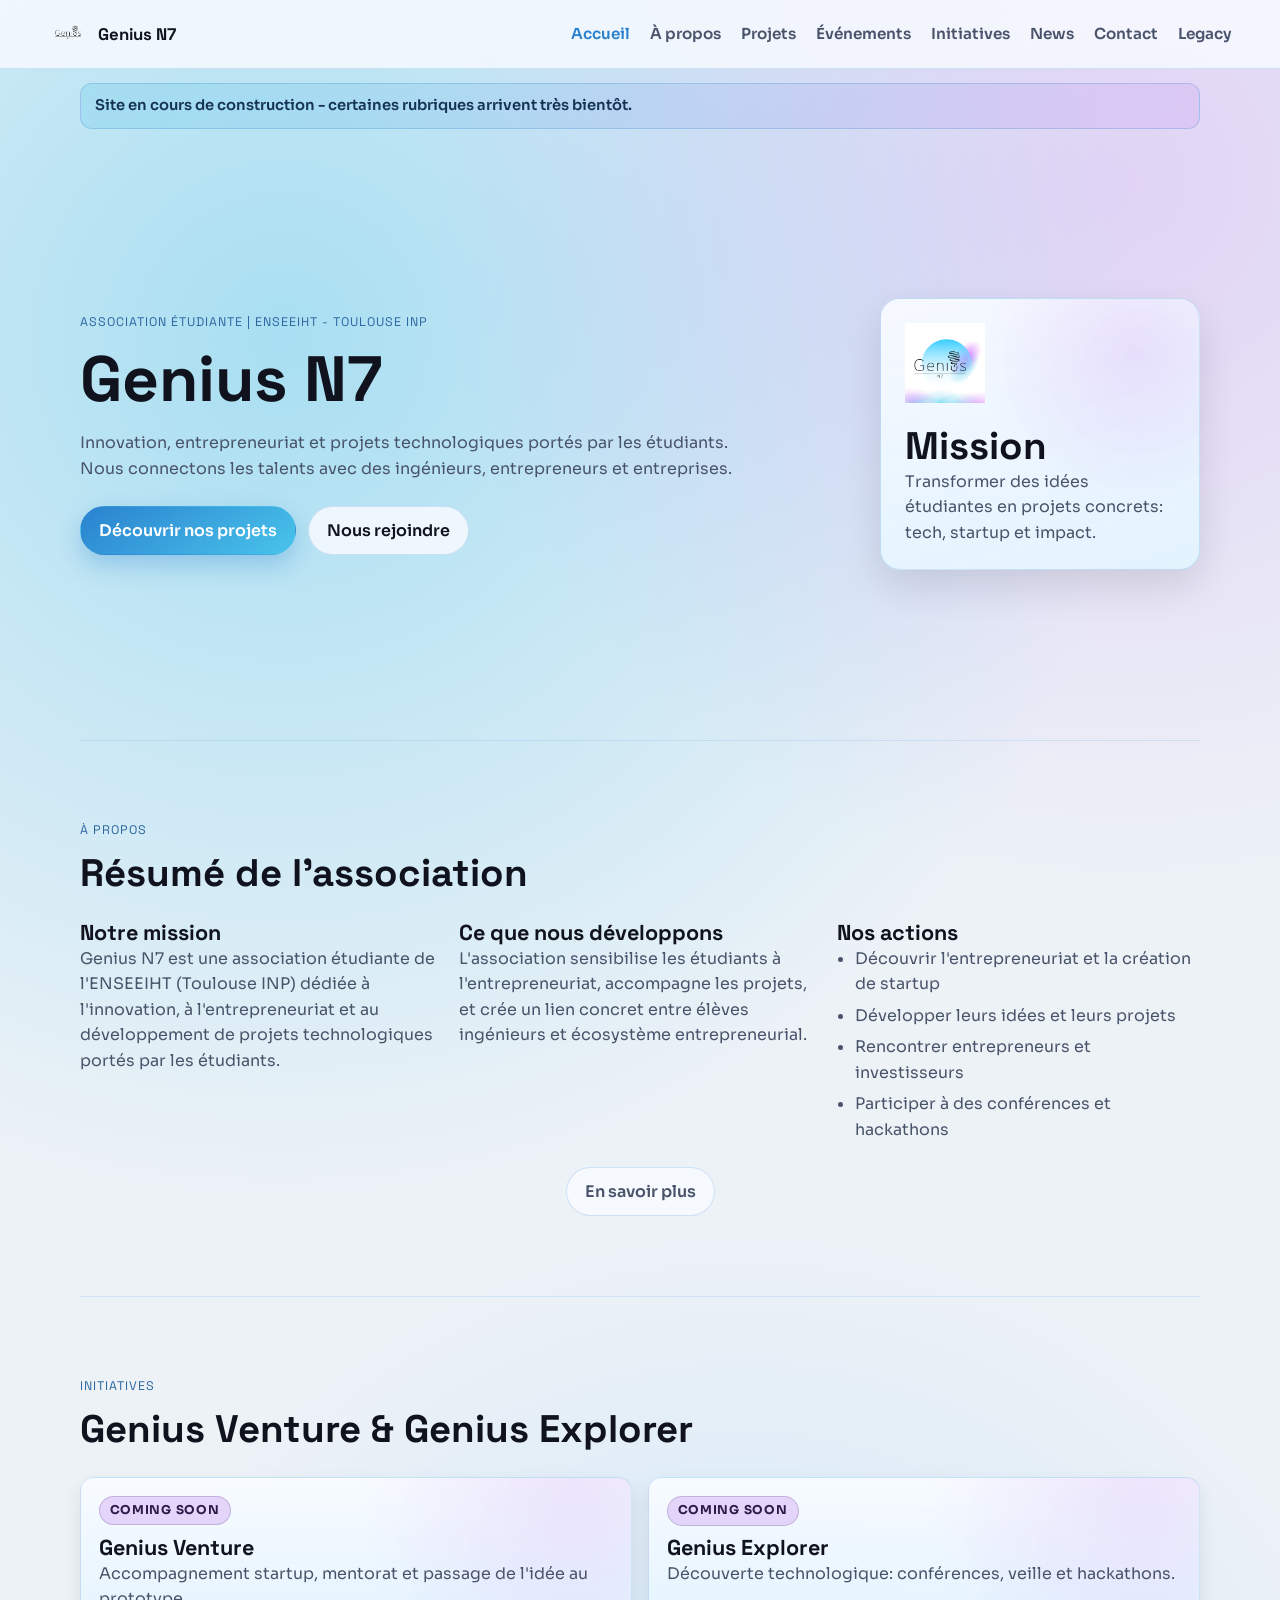
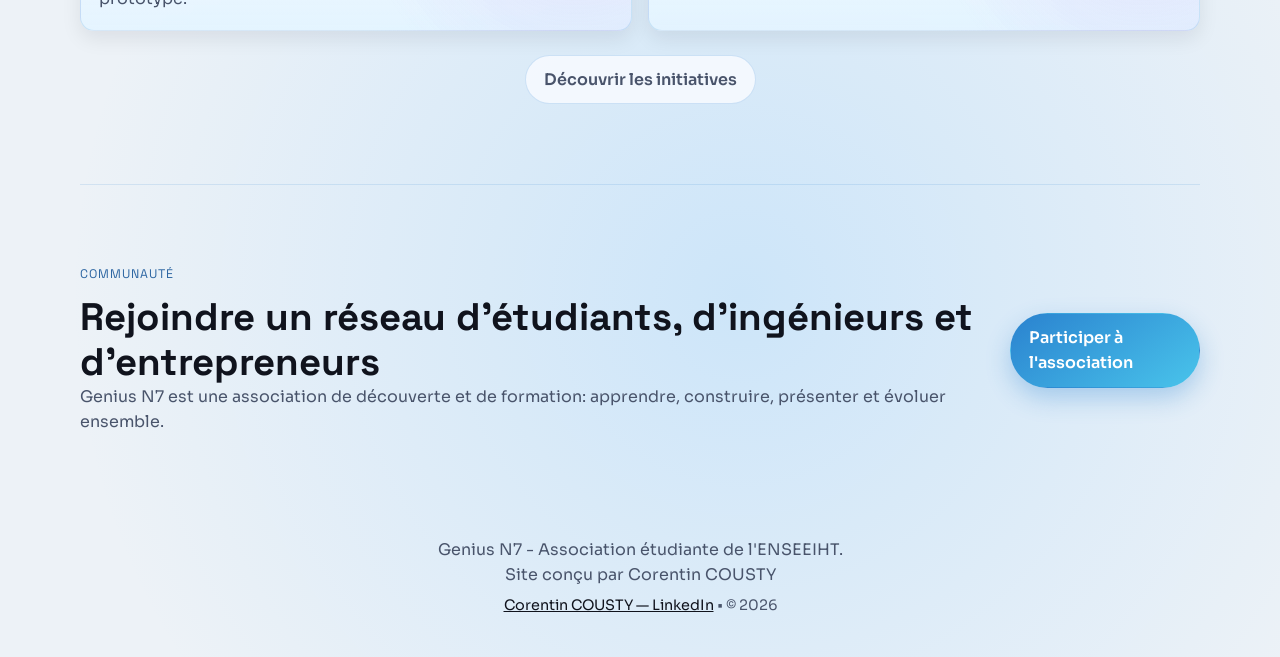
==== index.html @ 3a67bc63 "Add Genius N7 static website Add a complete static website for the Genius N7 student association. In" ====
<!DOCTYPE html>
<html lang="fr">
<head>
  <meta charset="utf-8">
  <meta name="viewport" content="width=device-width, initial-scale=1">
  <meta name="description" content="Genius N7, association étudiante de l'ENSEEIHT dédiée à l'innovation, l'entrepreneuriat et les projets technologiques.">
  <title>Genius N7 | Innovation et Entrepreneuriat Étudiant</title>
  <link rel="preconnect" href="https://fonts.googleapis.com">
  <link rel="preconnect" href="https://fonts.gstatic.com" crossorigin>
  <link href="https://fonts.googleapis.com/css2?family=Space+Grotesk:wght@400;500;700&family=Sora:wght@400;600;700&display=swap" rel="stylesheet">
  <link rel="stylesheet" href="css/style.css">
</head>
<body>
  <header class="site-header" id="top">
    <a class="brand" href="index.html" aria-label="Accueil Genius N7">
      <img class="brand-logo" src="assets/logos/logo-transparent.png" alt="Logo Genius N7">
      <span class="brand-text">Genius N7</span>
    </a>
    <button class="nav-toggle" type="button" aria-expanded="false" aria-controls="main-nav">Menu</button>
    <nav id="main-nav" class="main-nav" aria-label="Navigation principale">
      <a href="index.html" class="active">Accueil</a>
      <a href="apropos.html">À propos</a>
      <a href="projets.html">Projets</a>
      <a href="evenements.html">Événements</a>
      <a href="initiatives.html">Initiatives</a>
      <a href="news.html">News</a>
      <a href="contact.html">Contact</a>
      <a href="legacy.html">Legacy</a>
    </nav>
  </header>

  <div class="construction-banner" role="status" aria-live="polite">
    Site en cours de construction - certaines rubriques arrivent très bientôt.
  </div>

  <main>
    <section id="accueil" class="hero section">
      <div class="hero-content">
        <p class="eyebrow">Association étudiante | ENSEEIHT - Toulouse INP</p>
        <h1>Genius N7</h1>
        <p class="hero-lead">
          Innovation, entrepreneuriat et projets technologiques portés par les étudiants.
          Nous connectons les talents avec des ingénieurs, entrepreneurs et entreprises.
        </p>
        <div class="hero-actions">
          <a class="btn btn-primary" href="projets.html">Découvrir nos projets</a>
          <a class="btn btn-secondary" href="contact.html">Nous rejoindre</a>
        </div>
      </div>
      <div class="hero-panel" aria-hidden="true">
        <div class="hero-card">
          <img class="hero-logo" src="assets/logos/logo-genius-n7.png" alt="">
          <h2>Mission</h2>
          <p>Transformer des idées étudiantes en projets concrets: tech, startup et impact.</p>
        </div>
      </div>
    </section>

    <section class="section">
      <div class="section-head">
        <p class="eyebrow">À propos</p>
        <h2>Résumé de l'association</h2>
      </div>
      <div class="about-grid">
        <article>
          <h3>Notre mission</h3>
          <p>
            Genius N7 est une association étudiante de l'ENSEEIHT (Toulouse INP) dédiée à l'innovation,
            à l'entrepreneuriat et au développement de projets technologiques portés par les étudiants.
          </p>
        </article>
        <article>
          <h3>Ce que nous développons</h3>
          <p>
            L'association sensibilise les étudiants à l'entrepreneuriat, accompagne les projets, et crée un lien
            concret entre élèves ingénieurs et écosystème entrepreneurial.
          </p>
        </article>
        <article>
          <h3>Nos actions</h3>
          <ul>
            <li>Découvrir l'entrepreneuriat et la création de startup</li>
            <li>Développer leurs idées et leurs projets</li>
            <li>Rencontrer entrepreneurs et investisseurs</li>
            <li>Participer à des conférences et hackathons</li>
          </ul>
        </article>
      </div>
      <p style="text-align: center; margin-top: 24px;">
        <a href="apropos.html" class="btn btn-secondary">En savoir plus</a>
      </p>
    </section>

    <section class="section">
      <div class="section-head">
        <p class="eyebrow">Initiatives</p>
        <h2>Genius Venture & Genius Explorer</h2>
      </div>
      <div class="card-grid initiative-grid">
        <article class="card tone-accent">
          <p class="coming-soon">Coming Soon</p>
          <h3>Genius Venture</h3>
          <p>Accompagnement startup, mentorat et passage de l'idée au prototype.</p>
        </article>
        <article class="card tone-accent">
          <p class="coming-soon">Coming Soon</p>
          <h3>Genius Explorer</h3>
          <p>Découverte technologique: conférences, veille et hackathons.</p>
        </article>
      </div>
      <p style="text-align: center; margin-top: 24px;">
        <a href="initiatives.html" class="btn btn-secondary">Découvrir les initiatives</a>
      </p>
    </section>

    <section class="section community">
      <div>
        <p class="eyebrow">Communauté</p>
        <h2>Rejoindre un réseau d'étudiants, d'ingénieurs et d'entrepreneurs</h2>
        <p>Genius N7 est une association de découverte et de formation: apprendre, construire, présenter et évoluer ensemble.</p>
      </div>
      <a class="btn btn-primary" href="contact.html">Participer à l'association</a>
    </section>
  </main>

  <footer class="site-footer">
    <p>Genius N7 - Association étudiante de l'ENSEEIHT.</p>
    <p class="credit">Site conçu par Corentin COUSTY</p>
    <p class="footer-meta"><a href="https://www.linkedin.com/in/corentin-cousty/" target="_blank" rel="noopener noreferrer">Corentin COUSTY — LinkedIn</a> • © 2026</p>
  </footer>

  <script src="js/script.js"></script>
</body>
</html>
---- css/style.css ----
:root {
  --bg-main: #edf2f7;
  --bg-soft: #f8fbff;
  --bg-glass: rgba(248, 251, 255, 0.72);
  --ink-strong: #10131d;
  --ink-muted: #49546b;
  --brand: #49c4eb;
  --brand-dark: #2a82cf;
  --accent: #c38cf0;
  --line: rgba(42, 130, 207, 0.2);
  --shadow: 0 16px 38px rgba(16, 19, 29, 0.12);
  --radius-lg: 20px;
  --radius-md: 14px;
  --max: 1120px;
}

* {
  box-sizing: border-box;
}

html {
  scroll-behavior: smooth;
}

body {
  margin: 0;
  background:
    radial-gradient(circle at 88% 8%, rgba(195, 140, 240, 0.3), transparent 30%),
    radial-gradient(circle at 22% 15%, rgba(73, 196, 235, 0.42), transparent 40%),
    radial-gradient(circle at 58% 84%, rgba(121, 196, 255, 0.28), transparent 33%),
    var(--bg-main);
  color: var(--ink-strong);
  font-family: "Sora", "Segoe UI", sans-serif;
  line-height: 1.6;
}

a {
  color: inherit;
}

.site-header {
  position: sticky;
  top: 0;
  z-index: 10;
  display: flex;
  align-items: center;
  justify-content: space-between;
  padding: 14px clamp(18px, 4vw, 48px);
  background: rgba(248, 251, 255, 0.82);
  backdrop-filter: blur(12px);
  border-bottom: 1px solid var(--line);
}

.brand {
  display: inline-flex;
  align-items: center;
  gap: 10px;
  text-decoration: none;
  font-family: "Space Grotesk", sans-serif;
  font-size: 1.05rem;
  font-weight: 700;
}

.brand-mark {
  display: grid;
  place-items: center;
  width: 40px;
  aspect-ratio: 1;
  border-radius: 12px;
  color: #fff;
  background: linear-gradient(145deg, var(--brand), var(--brand-dark));
}

.brand-logo {
  width: 40px;
  height: 40px;
  object-fit: contain;
}

.main-nav {
  display: flex;
  align-items: center;
  gap: clamp(10px, 2vw, 20px);
}

.main-nav a {
  text-decoration: none;
  color: var(--ink-muted);
  font-weight: 600;
  font-size: 0.95rem;
  transition: color 220ms ease;
}

.main-nav a:hover,
.main-nav a:focus-visible,
.main-nav a.active {
  color: var(--brand-dark);
}

.nav-toggle {
  display: none;
  border: 1px solid var(--line);
  background: rgba(248, 251, 255, 0.86);
  border-radius: 10px;
  padding: 8px 12px;
  font: inherit;
}

.construction-banner {
  width: min(var(--max), calc(100% - 2.4rem));
  margin: 14px auto 0;
  padding: 10px 14px;
  border-radius: 12px;
  border: 1px solid rgba(42, 130, 207, 0.24);
  background: linear-gradient(120deg, rgba(73, 196, 235, 0.22), rgba(195, 140, 240, 0.2));
  color: #153356;
  font-size: 0.92rem;
  font-weight: 600;
}

main {
  width: min(var(--max), calc(100% - 2.4rem));
  margin: 0 auto;
}

.section {
  padding: clamp(46px, 7vw, 80px) 0;
  border-bottom: 1px solid rgba(42, 130, 207, 0.14);
}

.section:last-of-type {
  border-bottom: 0;
}

.hero {
  display: grid;
  gap: 26px;
  grid-template-columns: 1.2fr 0.8fr;
  align-items: center;
  min-height: 68vh;
}

.eyebrow {
  margin: 0 0 10px;
  font-family: "Space Grotesk", sans-serif;
  text-transform: uppercase;
  letter-spacing: 0.08em;
  font-size: 0.78rem;
  color: #2f67a3;
}

h1,
h2,
h3,
h4 {
  margin: 0;
  line-height: 1.15;
  font-family: "Space Grotesk", sans-serif;
}

h1 {
  font-size: clamp(2rem, 7vw, 4rem);
}

h2 {
  font-size: clamp(1.5rem, 4.2vw, 2.4rem);
}

h3 {
  font-size: clamp(1.08rem, 2.6vw, 1.35rem);
}

p {
  margin: 0;
  color: var(--ink-muted);
}

ul {
  margin: 0;
  padding-left: 1.1rem;
  color: var(--ink-muted);
}

li + li {
  margin-top: 6px;
}

.hero-lead {
  max-width: 62ch;
  margin-top: 14px;
}

.hero-actions {
  display: flex;
  gap: 12px;
  flex-wrap: wrap;
  margin-top: 24px;
}

.btn {
  display: inline-flex;
  align-items: center;
  justify-content: center;
  border-radius: 999px;
  padding: 11px 18px;
  text-decoration: none;
  font-weight: 600;
  border: 1px solid transparent;
  transition: transform 220ms ease, box-shadow 220ms ease, background-color 220ms ease;
}

.btn-primary {
  background: linear-gradient(145deg, var(--brand-dark), var(--brand));
  color: #fff;
  box-shadow: 0 10px 24px rgba(42, 130, 207, 0.32);
}

.btn-primary:hover,
.btn-primary:focus-visible {
  transform: translateY(-2px);
  box-shadow: 0 14px 28px rgba(42, 130, 207, 0.38);
}

.btn-secondary {
  border-color: var(--line);
  background: rgba(248, 251, 255, 0.84);
}

.btn-secondary:hover,
.btn-secondary:focus-visible {
  transform: translateY(-2px);
  border-color: rgba(42, 130, 207, 0.34);
}

.hero-panel {
  justify-self: end;
}

.hero-card {
  max-width: 320px;
  padding: 24px;
  border-radius: var(--radius-lg);
  border: 1px solid rgba(42, 130, 207, 0.2);
  box-shadow: var(--shadow);
  background:
    radial-gradient(circle at 80% 20%, rgba(195, 140, 240, 0.22), transparent 46%),
    linear-gradient(165deg, rgba(248, 251, 255, 0.95), rgba(226, 244, 255, 0.9));
  backdrop-filter: blur(8px);
}

.hero-logo {
  width: 80px;
  margin-bottom: 14px;
  object-fit: contain;
}

.section-head {
  margin-bottom: 26px;
}

.about-grid,
.card-grid {
  display: grid;
  gap: 16px;
  grid-template-columns: repeat(3, minmax(0, 1fr));
}

.card {
  background: var(--bg-glass);
  border: 1px solid rgba(42, 130, 207, 0.16);
  border-radius: var(--radius-md);
  padding: 18px;
  box-shadow: 0 8px 20px rgba(16, 19, 29, 0.08);
  backdrop-filter: blur(5px);
  transition: transform 220ms ease, box-shadow 220ms ease, border-color 220ms ease;
}

.card:hover,
.card:focus-within {
  transform: translateY(-4px);
  border-color: rgba(73, 196, 235, 0.34);
  box-shadow: 0 14px 28px rgba(16, 19, 29, 0.12);
}

.card-media {
  display: grid;
  place-items: center;
  margin-bottom: 12px;
  min-height: 130px;
  border-radius: 10px;
  border: 1px dashed rgba(42, 130, 207, 0.38);
  background: repeating-linear-gradient(
    135deg,
    rgba(73, 196, 235, 0.12),
    rgba(73, 196, 235, 0.12) 9px,
    rgba(195, 140, 240, 0.1) 9px,
    rgba(195, 140, 240, 0.1) 18px
  );
  color: #4c5872;
  font-size: 0.92rem;
}

.tone-accent {
  background:
    radial-gradient(circle at 90% 10%, rgba(195, 140, 240, 0.2), transparent 42%),
    linear-gradient(180deg, rgba(248, 251, 255, 0.96), rgba(227, 244, 255, 0.9));
}

.initiative-grid {
  grid-template-columns: repeat(2, minmax(0, 1fr));
}

.coming-soon {
  display: inline-flex;
  align-items: center;
  margin: 0 0 10px;
  padding: 4px 10px;
  border-radius: 999px;
  font-size: 0.76rem;
  font-weight: 700;
  letter-spacing: 0.06em;
  text-transform: uppercase;
  color: #2f1a49;
  background: rgba(195, 140, 240, 0.34);
  border: 1px solid rgba(93, 51, 131, 0.24);
}

.bureau-card {
  padding: 24px;
}

.bureau-grid {
  display: grid;
  gap: 16px;
  grid-template-columns: repeat(auto-fit, minmax(200px, 1fr));
  margin-top: 16px;
}

.bureau-member {
  padding: 12px;
  border-left: 3px solid var(--brand);
  background: rgba(73, 196, 235, 0.08);
  border-radius: 8px;
}

.bureau-member strong {
  display: block;
  margin-bottom: 4px;
  color: var(--ink-strong);
}

.bureau-member p {
  margin: 0;
  font-size: 0.92rem;
}

.vision-card {
  padding: 32px;
  text-align: center;
  background:
    radial-gradient(circle at 50% 20%, rgba(195, 140, 240, 0.22), transparent 50%),
    linear-gradient(165deg, rgba(248, 251, 255, 0.95), rgba(226, 244, 255, 0.9));
}

.vision-card h3 {
  margin-bottom: 12px;
  color: var(--brand-dark);
}

.legacy-story {
  padding: 28px;
  line-height: 1.8;
}

.legacy-story p {
  margin-bottom: 16px;
}

.legacy-story p:last-child {
  margin-bottom: 0;
}

.objectives-grid {
  grid-template-columns: repeat(auto-fit, minmax(280px, 1fr));
}

.event-columns {
  display: grid;
  gap: 20px;
  grid-template-columns: repeat(2, minmax(0, 1fr));
}

.card-list {
  margin-top: 12px;
  display: grid;
  gap: 12px;
}

.card-event {
  border-left: 4px solid var(--brand-dark);
}

.event-meta {
  margin: 8px 0;
  color: #5e6980;
  font-size: 0.92rem;
}

.community {
  display: flex;
  gap: 20px;
  justify-content: space-between;
  align-items: center;
}

.contact-grid {
  display: grid;
  gap: 10px;
  grid-template-columns: repeat(2, minmax(0, 1fr));
}

.site-footer {
  text-align: center;
  padding: 22px 14px 40px;
  color: #58637b;
}

.footer-meta {
  margin-top: 6px;
  font-size: 0.9rem;
  color: var(--ink-muted);
}

.footer-meta a {
  color: var(--ink-strong);
  text-decoration: underline;
}

.reveal {
  opacity: 0;
  transform: translateY(14px);
  transition: opacity 520ms ease, transform 520ms ease;
}

.reveal.visible {
  opacity: 1;
  transform: translateY(0);
}

@media (max-width: 900px) {
  .hero {
    grid-template-columns: 1fr;
    min-height: auto;
  }

  .hero-panel {
    justify-self: start;
  }

  .about-grid,
  .card-grid,
  .event-columns,
  .contact-grid {
    grid-template-columns: 1fr 1fr;
  }

  .initiative-grid {
    grid-template-columns: 1fr;
  }
}

@media (max-width: 700px) {
  .main-nav {
    position: absolute;
    top: calc(100% + 6px);
    right: 14px;
    left: 14px;
    padding: 12px;
    border: 1px solid var(--line);
    border-radius: 14px;
    background: rgba(248, 251, 255, 0.96);
    box-shadow: var(--shadow);
    display: none;
    flex-direction: column;
    align-items: stretch;
  }

  .main-nav.open {
    display: flex;
  }

  .nav-toggle {
    display: inline-flex;
  }

  .about-grid,
  .card-grid,
  .event-columns,
  .contact-grid {
    grid-template-columns: 1fr;
  }

  .community {
    flex-direction: column;
    align-items: flex-start;
  }
}
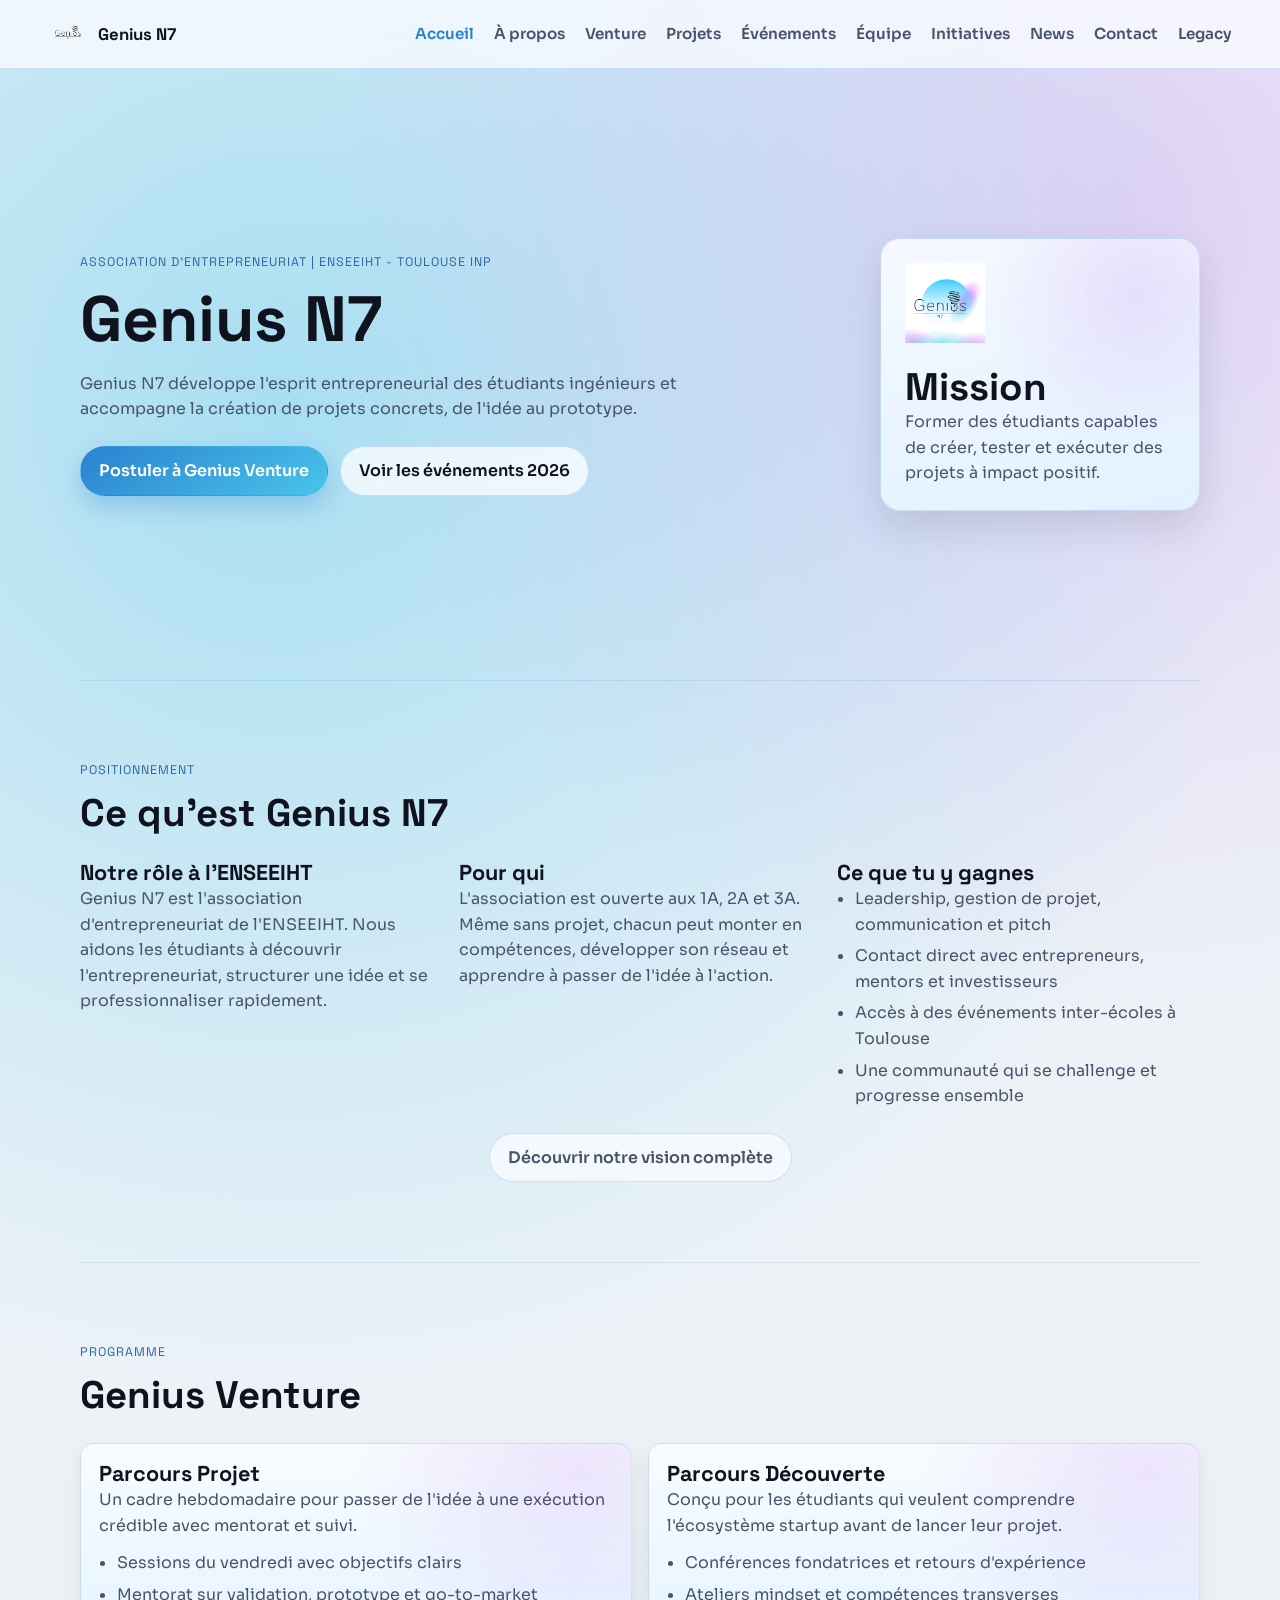
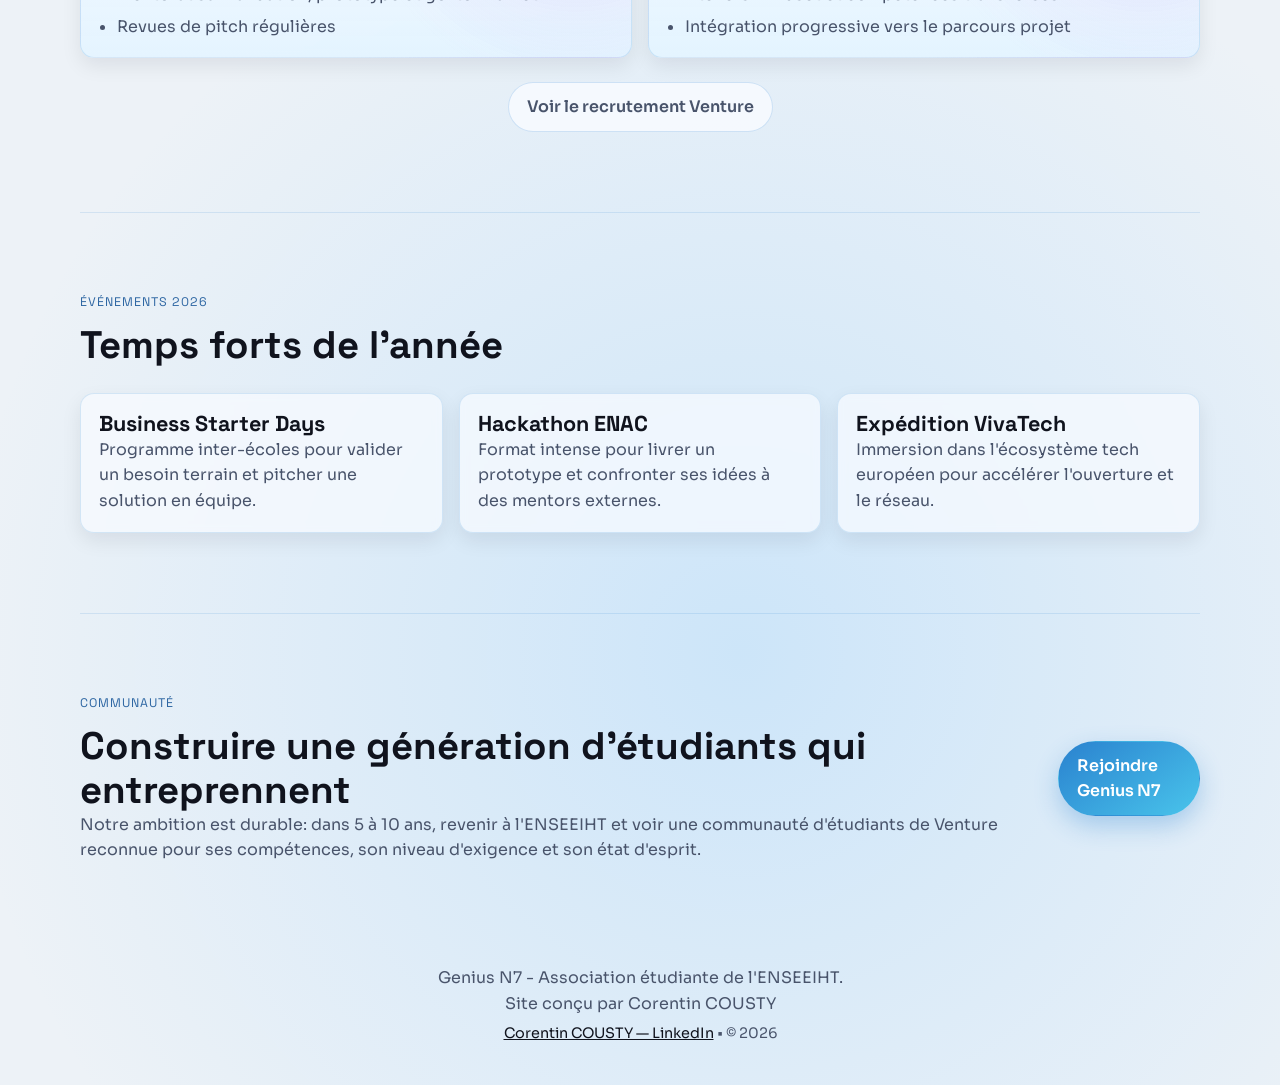
==== commit e84277d0: "Add Venture & Team pages and events Introduce new venture.html and team.html pages and add multiple " ====
--- a/index.html
+++ b/index.html
@@ -3,7 +3,7 @@
 <head>
   <meta charset="utf-8">
   <meta name="viewport" content="width=device-width, initial-scale=1">
-  <meta name="description" content="Genius N7, association étudiante de l'ENSEEIHT dédiée à l'innovation, l'entrepreneuriat et les projets technologiques.">
+  <meta name="description" content="Genius N7 est l'association d'entrepreneuriat de l'ENSEEIHT. Nous formons des étudiants à entreprendre, lancer des projets et développer des compétences à fort impact.">
   <title>Genius N7 | Innovation et Entrepreneuriat Étudiant</title>
   <link rel="preconnect" href="https://fonts.googleapis.com">
   <link rel="preconnect" href="https://fonts.gstatic.com" crossorigin>
@@ -20,8 +20,10 @@
     <nav id="main-nav" class="main-nav" aria-label="Navigation principale">
       <a href="index.html" class="active">Accueil</a>
       <a href="apropos.html">À propos</a>
+      <a href="venture.html">Venture</a>
       <a href="projets.html">Projets</a>
       <a href="evenements.html">Événements</a>
+      <a href="team.html">Équipe</a>
       <a href="initiatives.html">Initiatives</a>
       <a href="news.html">News</a>
       <a href="contact.html">Contact</a>
@@ -29,97 +31,127 @@
     </nav>
   </header>
 
-  <div class="construction-banner" role="status" aria-live="polite">
-    Site en cours de construction - certaines rubriques arrivent très bientôt.
-  </div>
-
   <main>
     <section id="accueil" class="hero section">
       <div class="hero-content">
-        <p class="eyebrow">Association étudiante | ENSEEIHT - Toulouse INP</p>
+        <p class="eyebrow">Association d'entrepreneuriat | ENSEEIHT - Toulouse INP</p>
         <h1>Genius N7</h1>
         <p class="hero-lead">
-          Innovation, entrepreneuriat et projets technologiques portés par les étudiants.
-          Nous connectons les talents avec des ingénieurs, entrepreneurs et entreprises.
+          Genius N7 développe l'esprit entrepreneurial des étudiants ingénieurs et accompagne
+          la création de projets concrets, de l'idée au prototype.
         </p>
         <div class="hero-actions">
-          <a class="btn btn-primary" href="projets.html">Découvrir nos projets</a>
-          <a class="btn btn-secondary" href="contact.html">Nous rejoindre</a>
+          <a class="btn btn-primary" href="venture.html">Postuler à Genius Venture</a>
+          <a class="btn btn-secondary" href="evenements.html">Voir les événements 2026</a>
         </div>
       </div>
       <div class="hero-panel" aria-hidden="true">
         <div class="hero-card">
           <img class="hero-logo" src="assets/logos/logo-genius-n7.png" alt="">
           <h2>Mission</h2>
-          <p>Transformer des idées étudiantes en projets concrets: tech, startup et impact.</p>
+          <p>Former des étudiants capables de créer, tester et exécuter des projets à impact positif.</p>
         </div>
       </div>
     </section>
 
     <section class="section">
       <div class="section-head">
-        <p class="eyebrow">À propos</p>
-        <h2>Résumé de l'association</h2>
+        <p class="eyebrow">Positionnement</p>
+        <h2>Ce qu'est Genius N7</h2>
       </div>
       <div class="about-grid">
         <article>
-          <h3>Notre mission</h3>
+          <h3>Notre rôle à l'ENSEEIHT</h3>
           <p>
-            Genius N7 est une association étudiante de l'ENSEEIHT (Toulouse INP) dédiée à l'innovation,
-            à l'entrepreneuriat et au développement de projets technologiques portés par les étudiants.
+            Genius N7 est l'association d'entrepreneuriat de l'ENSEEIHT.
+            Nous aidons les étudiants à découvrir l'entrepreneuriat, structurer une idée
+            et se professionnaliser rapidement.
           </p>
         </article>
         <article>
-          <h3>Ce que nous développons</h3>
+          <h3>Pour qui</h3>
           <p>
-            L'association sensibilise les étudiants à l'entrepreneuriat, accompagne les projets, et crée un lien
-            concret entre élèves ingénieurs et écosystème entrepreneurial.
+            L'association est ouverte aux 1A, 2A et 3A.
+            Même sans projet, chacun peut monter en compétences,
+            développer son réseau et apprendre à passer de l'idée à l'action.
           </p>
         </article>
         <article>
-          <h3>Nos actions</h3>
+          <h3>Ce que tu y gagnes</h3>
           <ul>
-            <li>Découvrir l'entrepreneuriat et la création de startup</li>
-            <li>Développer leurs idées et leurs projets</li>
-            <li>Rencontrer entrepreneurs et investisseurs</li>
-            <li>Participer à des conférences et hackathons</li>
+            <li>Leadership, gestion de projet, communication et pitch</li>
+            <li>Contact direct avec entrepreneurs, mentors et investisseurs</li>
+            <li>Accès à des événements inter-écoles à Toulouse</li>
+            <li>Une communauté qui se challenge et progresse ensemble</li>
           </ul>
         </article>
       </div>
       <p style="text-align: center; margin-top: 24px;">
-        <a href="apropos.html" class="btn btn-secondary">En savoir plus</a>
+        <a href="apropos.html" class="btn btn-secondary">Découvrir notre vision complète</a>
       </p>
     </section>
 
     <section class="section">
       <div class="section-head">
-        <p class="eyebrow">Initiatives</p>
-        <h2>Genius Venture & Genius Explorer</h2>
+        <p class="eyebrow">Programme</p>
+        <h2>Genius Venture</h2>
       </div>
       <div class="card-grid initiative-grid">
         <article class="card tone-accent">
-          <p class="coming-soon">Coming Soon</p>
-          <h3>Genius Venture</h3>
-          <p>Accompagnement startup, mentorat et passage de l'idée au prototype.</p>
+          <h3>Parcours Projet</h3>
+          <p>Un cadre hebdomadaire pour passer de l'idée à une exécution crédible avec mentorat et suivi.</p>
+          <ul style="margin-top: 12px;">
+            <li>Sessions du vendredi avec objectifs clairs</li>
+            <li>Mentorat sur validation, prototype et go-to-market</li>
+            <li>Revues de pitch régulières</li>
+          </ul>
         </article>
         <article class="card tone-accent">
-          <p class="coming-soon">Coming Soon</p>
-          <h3>Genius Explorer</h3>
-          <p>Découverte technologique: conférences, veille et hackathons.</p>
+          <h3>Parcours Découverte</h3>
+          <p>Conçu pour les étudiants qui veulent comprendre l'écosystème startup avant de lancer leur projet.</p>
+          <ul style="margin-top: 12px;">
+            <li>Conférences fondatrices et retours d'expérience</li>
+            <li>Ateliers mindset et compétences transverses</li>
+            <li>Intégration progressive vers le parcours projet</li>
+          </ul>
         </article>
       </div>
       <p style="text-align: center; margin-top: 24px;">
-        <a href="initiatives.html" class="btn btn-secondary">Découvrir les initiatives</a>
+        <a href="venture.html" class="btn btn-secondary">Voir le recrutement Venture</a>
       </p>
+    </section>
+
+    <section class="section">
+      <div class="section-head">
+        <p class="eyebrow">Événements 2026</p>
+        <h2>Temps forts de l'année</h2>
+      </div>
+      <div class="card-grid">
+        <article class="card">
+          <h3>Business Starter Days</h3>
+          <p>Programme inter-écoles pour valider un besoin terrain et pitcher une solution en équipe.</p>
+        </article>
+        <article class="card">
+          <h3>Hackathon ENAC</h3>
+          <p>Format intense pour livrer un prototype et confronter ses idées à des mentors externes.</p>
+        </article>
+        <article class="card">
+          <h3>Expédition VivaTech</h3>
+          <p>Immersion dans l'écosystème tech européen pour accélérer l'ouverture et le réseau.</p>
+        </article>
+      </div>
     </section>
 
     <section class="section community">
       <div>
         <p class="eyebrow">Communauté</p>
-        <h2>Rejoindre un réseau d'étudiants, d'ingénieurs et d'entrepreneurs</h2>
-        <p>Genius N7 est une association de découverte et de formation: apprendre, construire, présenter et évoluer ensemble.</p>
+        <h2>Construire une génération d'étudiants qui entreprennent</h2>
+        <p>
+          Notre ambition est durable: dans 5 à 10 ans, revenir à l'ENSEEIHT et voir une communauté
+          d'étudiants de Venture reconnue pour ses compétences, son niveau d'exigence et son état d'esprit.
+        </p>
       </div>
-      <a class="btn btn-primary" href="contact.html">Participer à l'association</a>
+      <a class="btn btn-primary" href="contact.html">Rejoindre Genius N7</a>
     </section>
   </main>
 
--- a/css/style.css
+++ b/css/style.css
@@ -469,7 +469,7 @@
   }
 }
 
-@media (max-width: 700px) {
+@media (max-width: 980px) {
   .main-nav {
     position: absolute;
     top: calc(100% + 6px);
@@ -492,6 +492,9 @@
   .nav-toggle {
     display: inline-flex;
   }
+}
+
+@media (max-width: 700px) {
 
   .about-grid,
   .card-grid,
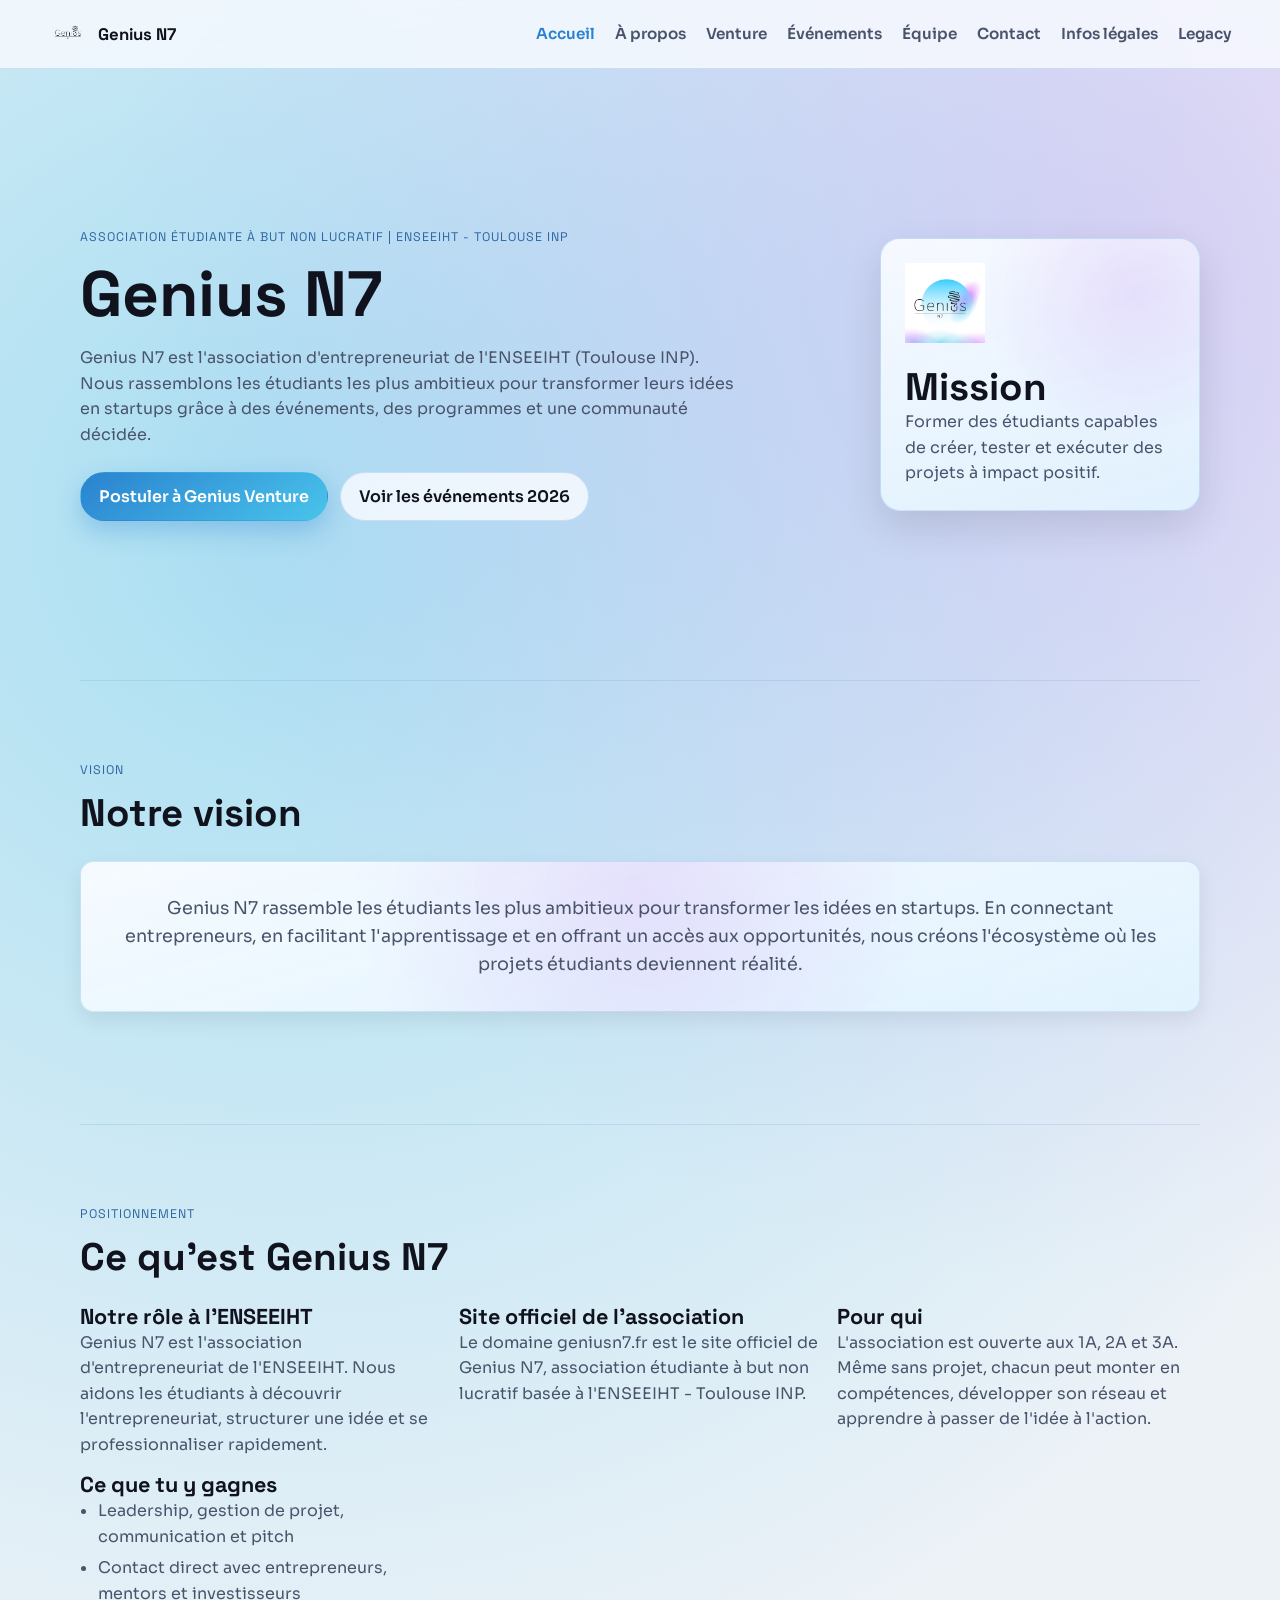
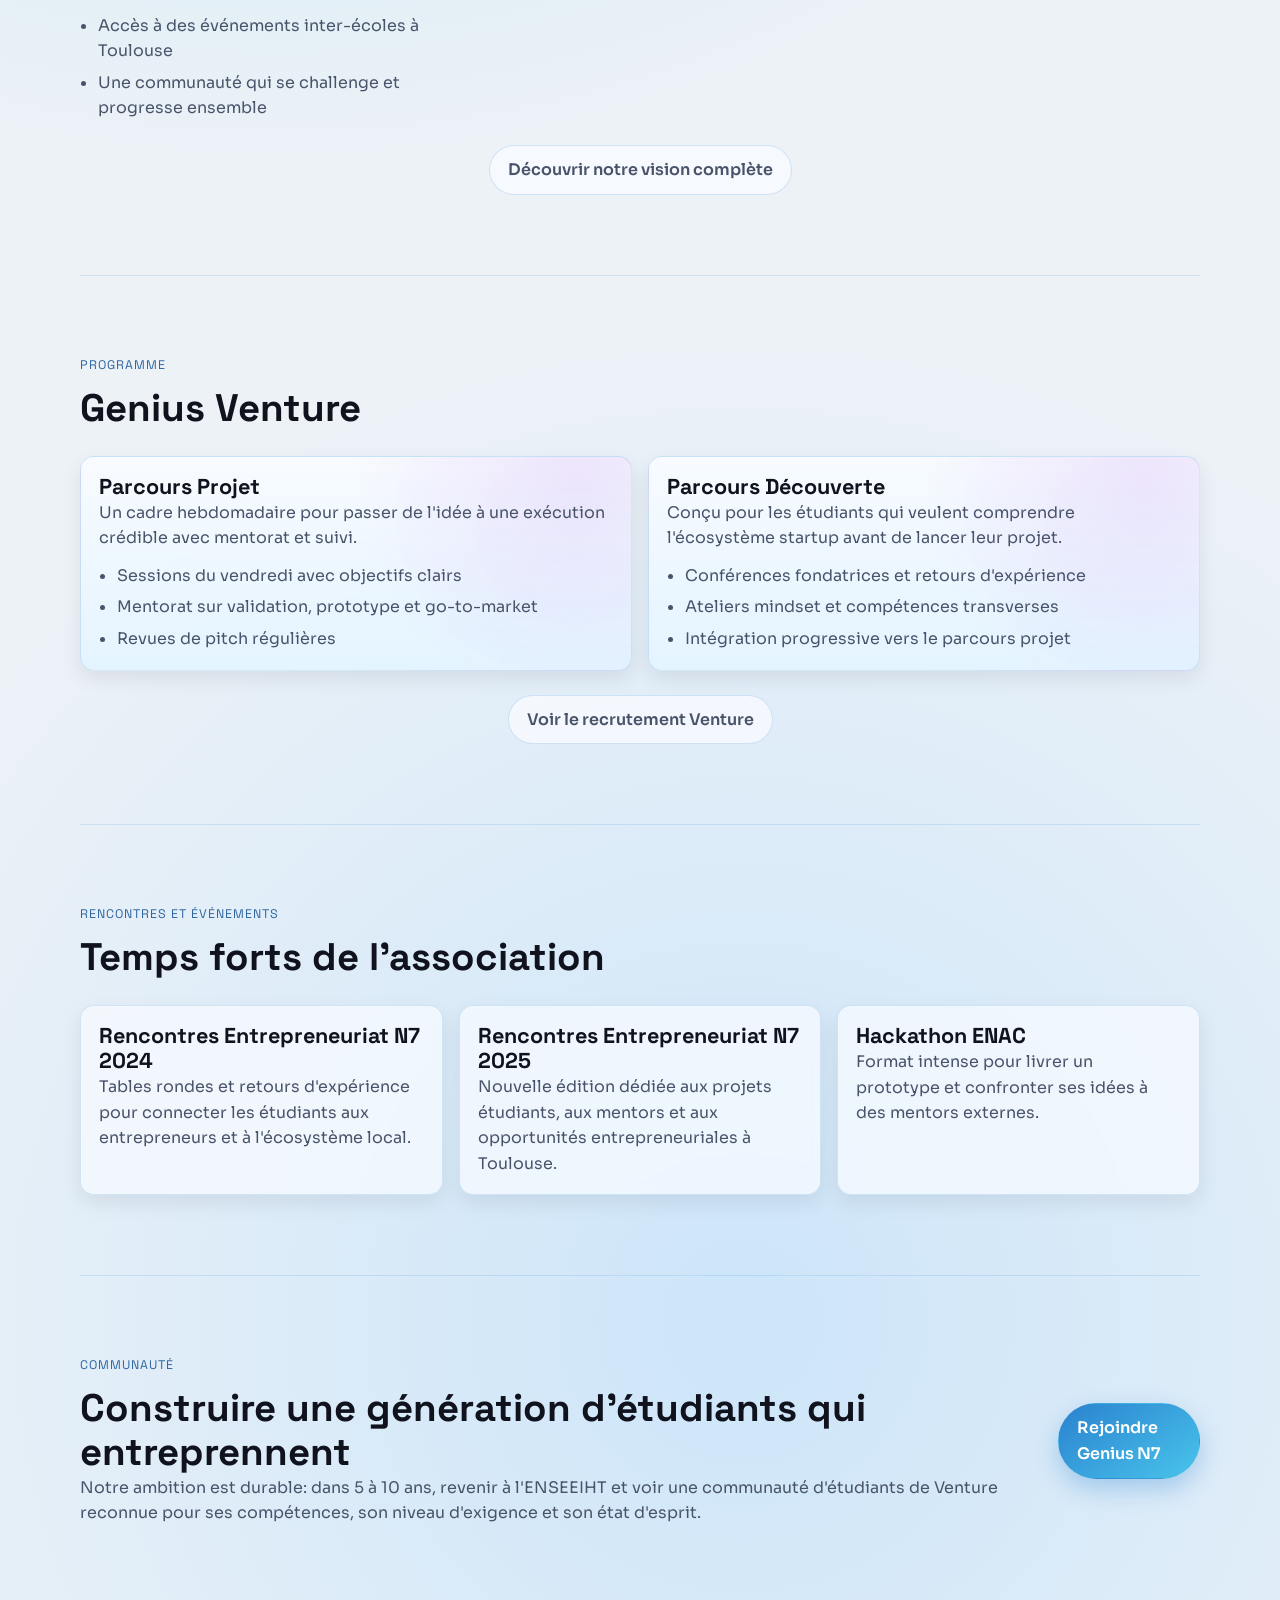
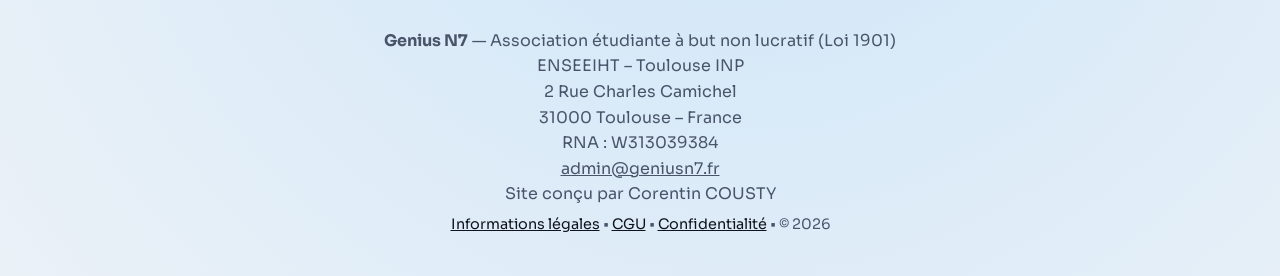
==== commit 079d90d0: "Add legal pages and assets; update site content Add legal & compliance content (cgu.html, privacy.ht" ====
--- a/index.html
+++ b/index.html
@@ -3,7 +3,24 @@
 <head>
   <meta charset="utf-8">
   <meta name="viewport" content="width=device-width, initial-scale=1">
-  <meta name="description" content="Genius N7 est l'association d'entrepreneuriat de l'ENSEEIHT. Nous formons des étudiants à entreprendre, lancer des projets et développer des compétences à fort impact.">
+  <meta name="description" content="Site officiel de Genius N7, association étudiante à but non lucratif de l'ENSEEIHT (Toulouse INP), dédiée à l'entrepreneuriat et à l'innovation étudiante.">
+  <script type="application/ld+json">
+  {
+    "@context": "https://schema.org",
+    "@type": "Organization",
+    "name": "Genius N7",
+    "url": "https://geniusn7.fr",
+    "description": "Association étudiante à but non lucratif de l'ENSEEIHT (Toulouse INP) qui promeut l'entrepreneuriat chez les étudiants ingénieurs.",
+    "email": "admin@geniusn7.fr",
+    "address": {
+      "@type": "PostalAddress",
+      "streetAddress": "2 Rue Charles Camichel",
+      "postalCode": "31000",
+      "addressLocality": "Toulouse",
+      "addressCountry": "FR"
+    }
+  }
+  </script>
   <title>Genius N7 | Innovation et Entrepreneuriat Étudiant</title>
   <link rel="preconnect" href="https://fonts.googleapis.com">
   <link rel="preconnect" href="https://fonts.gstatic.com" crossorigin>
@@ -21,12 +38,10 @@
       <a href="index.html" class="active">Accueil</a>
       <a href="apropos.html">À propos</a>
       <a href="venture.html">Venture</a>
-      <a href="projets.html">Projets</a>
       <a href="evenements.html">Événements</a>
       <a href="team.html">Équipe</a>
-      <a href="initiatives.html">Initiatives</a>
-      <a href="news.html">News</a>
       <a href="contact.html">Contact</a>
+      <a href="legal.html">Infos légales</a>
       <a href="legacy.html">Legacy</a>
     </nav>
   </header>
@@ -34,11 +49,11 @@
   <main>
     <section id="accueil" class="hero section">
       <div class="hero-content">
-        <p class="eyebrow">Association d'entrepreneuriat | ENSEEIHT - Toulouse INP</p>
+        <p class="eyebrow">Association étudiante à but non lucratif | ENSEEIHT - Toulouse INP</p>
         <h1>Genius N7</h1>
         <p class="hero-lead">
-          Genius N7 développe l'esprit entrepreneurial des étudiants ingénieurs et accompagne
-          la création de projets concrets, de l'idée au prototype.
+          Genius N7 est l'association d'entrepreneuriat de l'ENSEEIHT (Toulouse INP).
+          Nous rassemblons les étudiants les plus ambitieux pour transformer leurs idées en startups grâce à des événements, des programmes et une communauté décidée.
         </p>
         <div class="hero-actions">
           <a class="btn btn-primary" href="venture.html">Postuler à Genius Venture</a>
@@ -56,6 +71,20 @@
 
     <section class="section">
       <div class="section-head">
+        <p class="eyebrow">Vision</p>
+        <h2>Notre vision</h2>
+      </div>
+      <div class="card vision-card" style="margin-bottom: 32px;">
+        <p style="font-size: 1.1em; line-height: 1.6;">
+          Genius N7 rassemble les étudiants les plus ambitieux pour transformer les idées en startups.
+          En connectant entrepreneurs, en facilitant l'apprentissage et en offrant un accès aux opportunités,
+          nous créons l'écosystème où les projets étudiants deviennent réalité.
+        </p>
+      </div>
+    </section>
+
+    <section class="section">
+      <div class="section-head">
         <p class="eyebrow">Positionnement</p>
         <h2>Ce qu'est Genius N7</h2>
       </div>
@@ -66,6 +95,13 @@
             Genius N7 est l'association d'entrepreneuriat de l'ENSEEIHT.
             Nous aidons les étudiants à découvrir l'entrepreneuriat, structurer une idée
             et se professionnaliser rapidement.
+          </p>
+        </article>
+        <article>
+          <h3>Site officiel de l'association</h3>
+          <p>
+            Le domaine geniusn7.fr est le site officiel de Genius N7,
+            association étudiante à but non lucratif basée à l'ENSEEIHT - Toulouse INP.
           </p>
         </article>
         <article>
@@ -123,21 +159,21 @@
 
     <section class="section">
       <div class="section-head">
-        <p class="eyebrow">Événements 2026</p>
-        <h2>Temps forts de l'année</h2>
+        <p class="eyebrow">Rencontres et événements</p>
+        <h2>Temps forts de l'association</h2>
       </div>
       <div class="card-grid">
         <article class="card">
-          <h3>Business Starter Days</h3>
-          <p>Programme inter-écoles pour valider un besoin terrain et pitcher une solution en équipe.</p>
+          <h3>Rencontres Entrepreneuriat N7 2024</h3>
+          <p>Tables rondes et retours d'expérience pour connecter les étudiants aux entrepreneurs et à l'écosystème local.</p>
+        </article>
+        <article class="card">
+          <h3>Rencontres Entrepreneuriat N7 2025</h3>
+          <p>Nouvelle édition dédiée aux projets étudiants, aux mentors et aux opportunités entrepreneuriales à Toulouse.</p>
         </article>
         <article class="card">
           <h3>Hackathon ENAC</h3>
           <p>Format intense pour livrer un prototype et confronter ses idées à des mentors externes.</p>
-        </article>
-        <article class="card">
-          <h3>Expédition VivaTech</h3>
-          <p>Immersion dans l'écosystème tech européen pour accélérer l'ouverture et le réseau.</p>
         </article>
       </div>
     </section>
@@ -156,11 +192,15 @@
   </main>
 
   <footer class="site-footer">
-    <p>Genius N7 - Association étudiante de l'ENSEEIHT.</p>
+    <div>
+      <p><strong>Genius N7</strong> — Association étudiante à but non lucratif (Loi 1901)</p>
+      <p>ENSEEIHT – Toulouse INP<br>2 Rue Charles Camichel<br>31000 Toulouse – France<br>RNA : W313039384<br><a href="mailto:admin@geniusn7.fr">admin@geniusn7.fr</a></p>
+    </div>
     <p class="credit">Site conçu par Corentin COUSTY</p>
-    <p class="footer-meta"><a href="https://www.linkedin.com/in/corentin-cousty/" target="_blank" rel="noopener noreferrer">Corentin COUSTY — LinkedIn</a> • © 2026</p>
+    <p class="footer-meta"><a href="legal.html">Informations légales</a> • <a href="cgu.html">CGU</a> • <a href="privacy.html">Confidentialité</a> • © 2026</p>
   </footer>
 
   <script src="js/script.js"></script>
 </body>
-</html>+</html>
+
